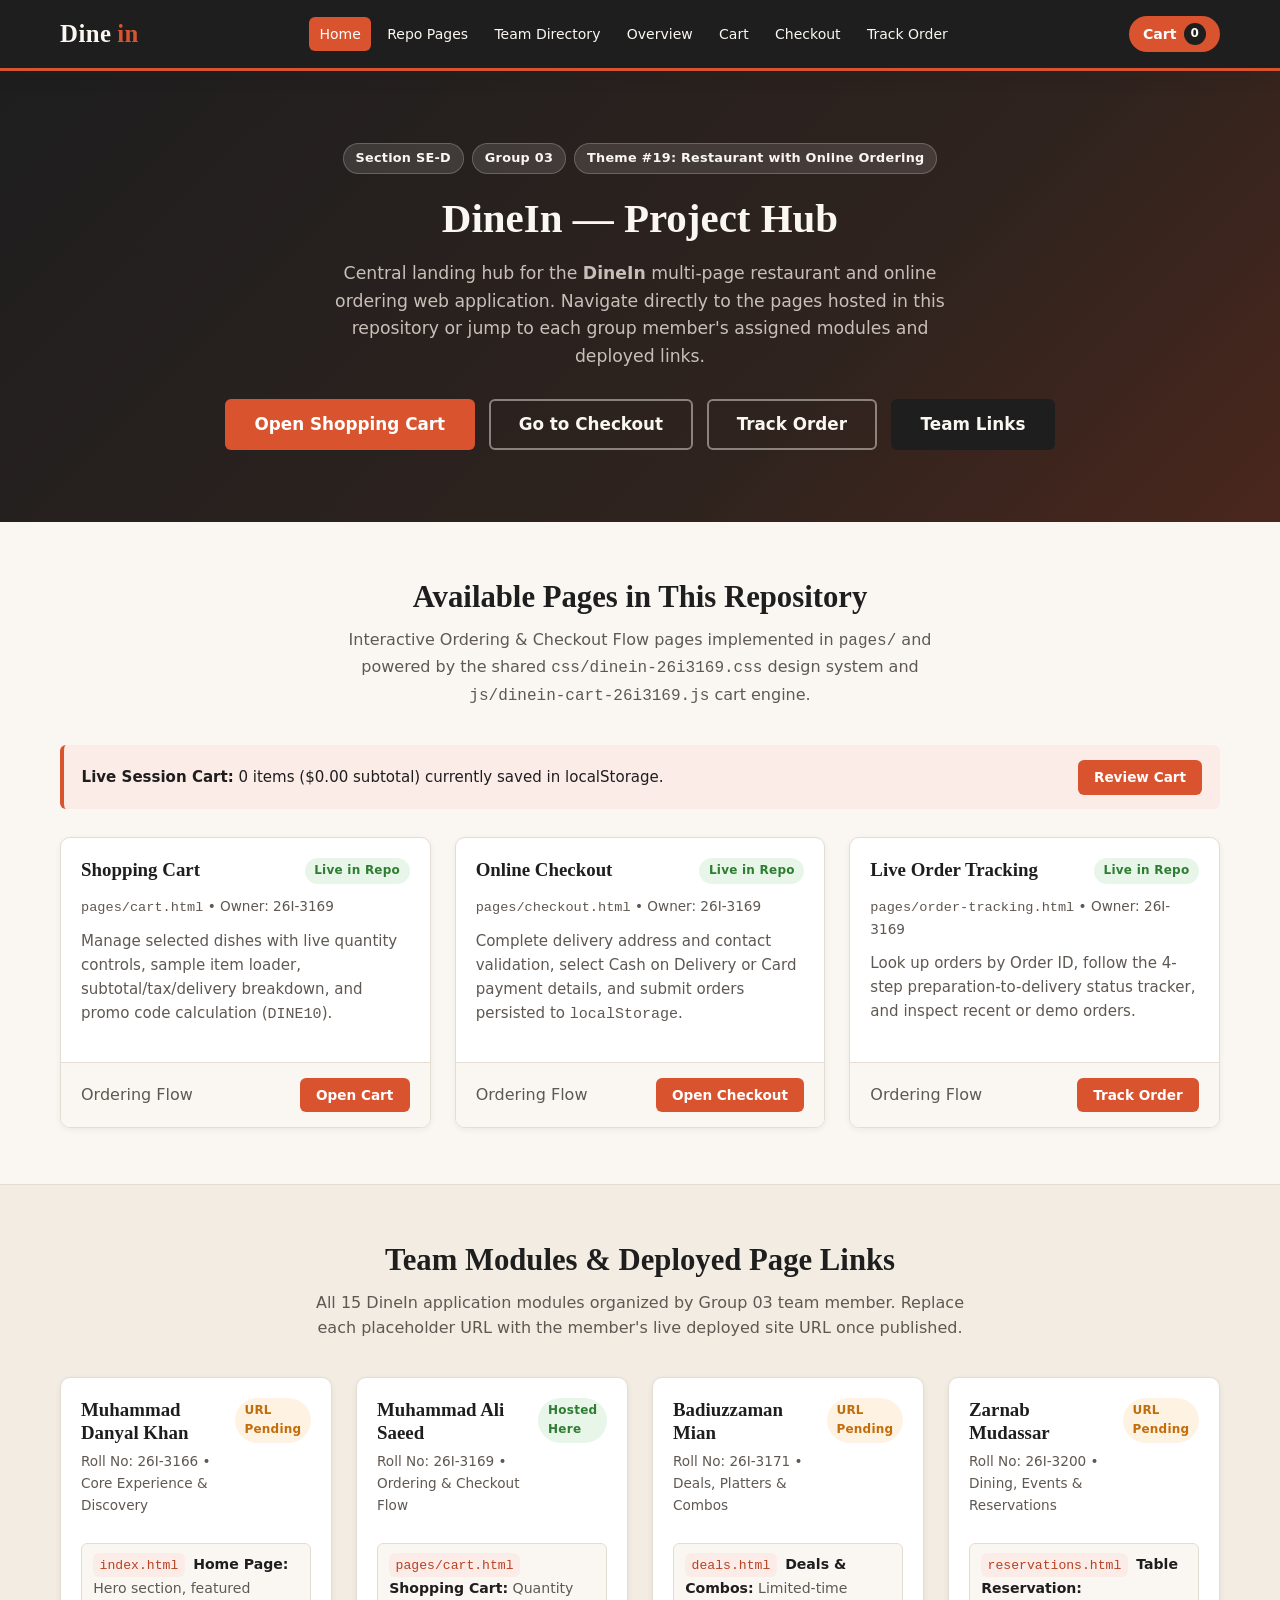
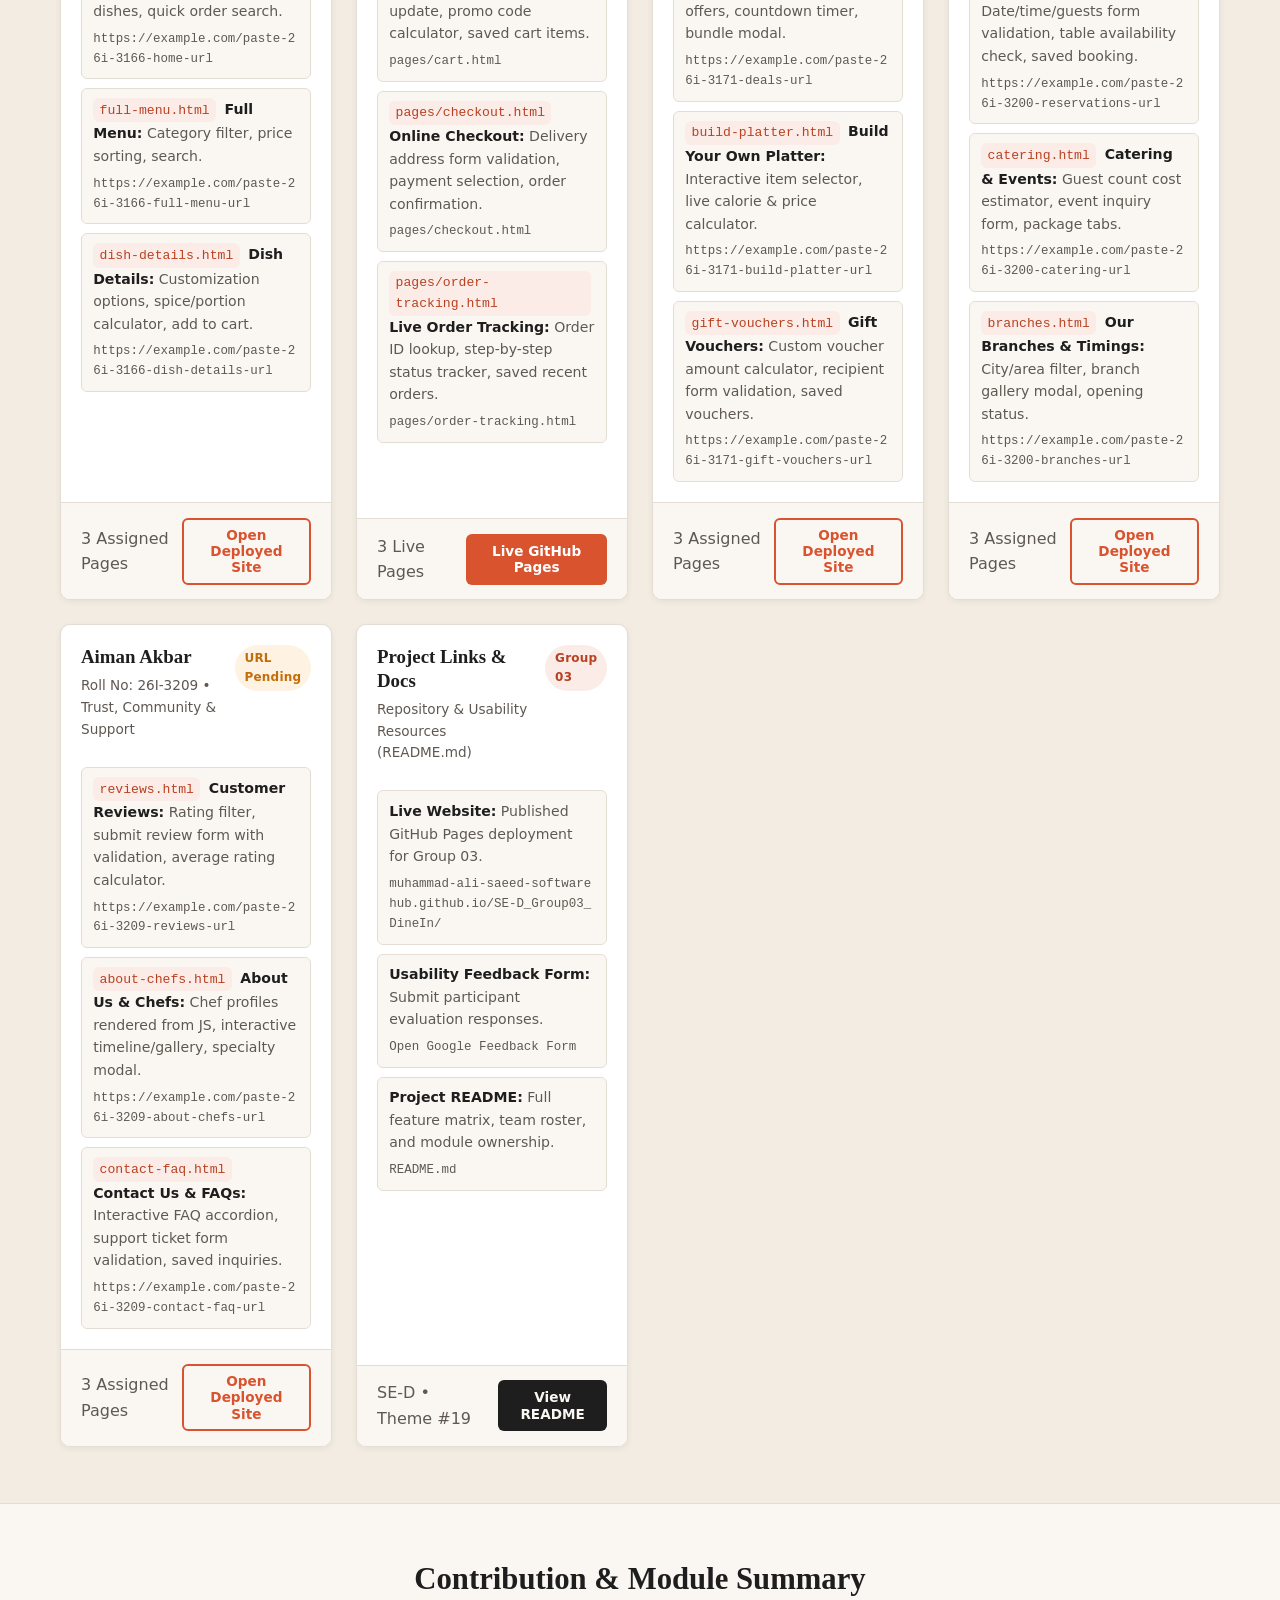
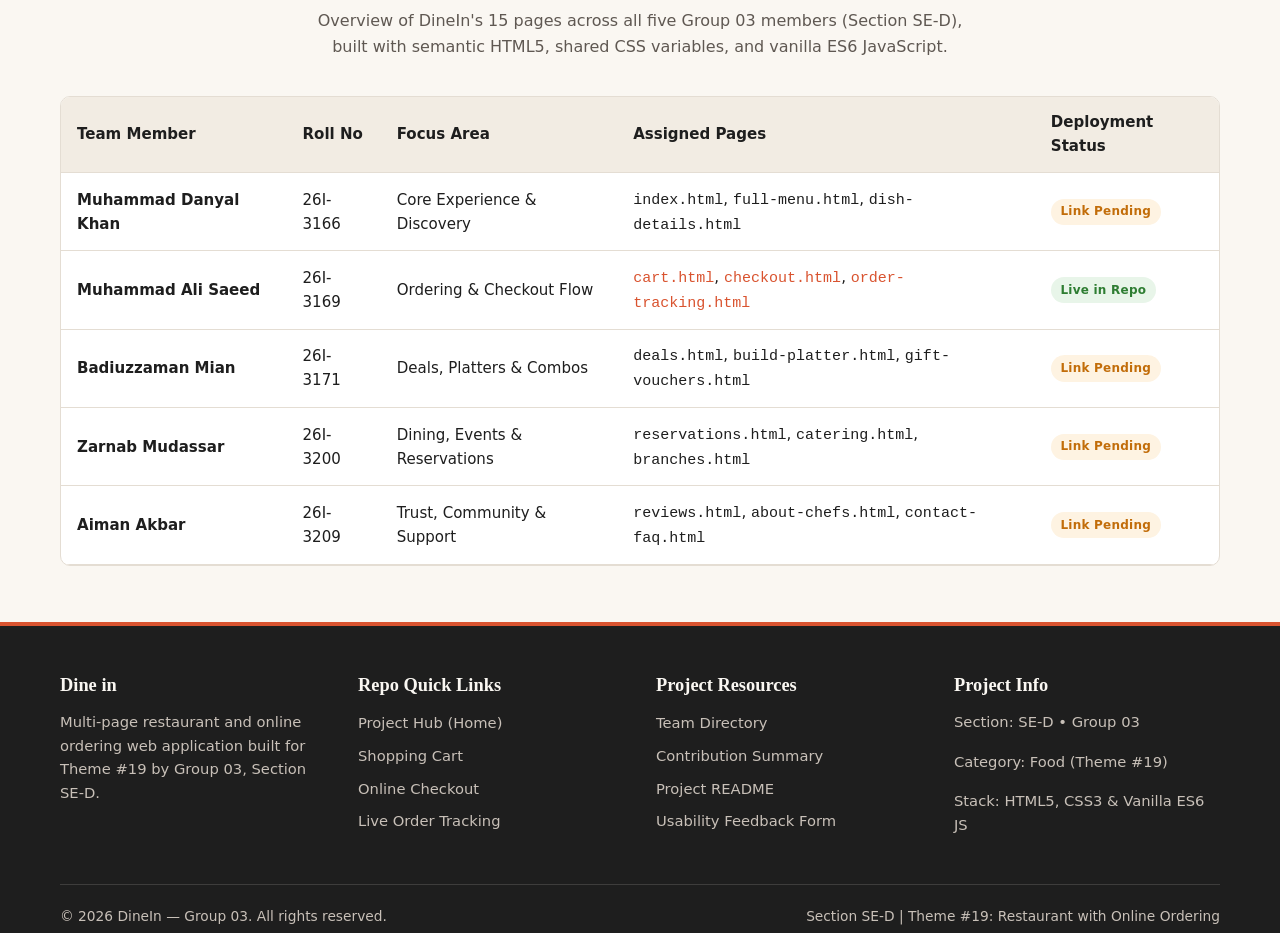
==== hub-26i3169.html @ ba6e4b4d "Rename hub index to hub-26i3169.html and update asset links & log" ====
<!-- Section: SE-D -->
<!-- Root Project Hub: DineIn (SE-D Group 03) -->
<!DOCTYPE html>
<html lang="en">
<head>
  <meta charset="UTF-8">
  <meta name="viewport" content="width=device-width, initial-scale=1.0">
  <title>DineIn | Project Hub — SE-D Group 03</title>
  <link rel="stylesheet" href="css/dinein-26i3169.css">
  <style>
    .hero-badges {
      display: flex;
      justify-content: center;
      flex-wrap: wrap;
      gap: 0.5rem;
      margin-bottom: 1.15rem;
    }

    .hero-badge {
      display: inline-block;
      padding: 0.28rem 0.75rem;
      border-radius: var(--radius-pill);
      background-color: rgba(250, 247, 242, 0.12);
      border: 1px solid rgba(250, 247, 242, 0.22);
      color: var(--color-cream);
      font-size: 0.8rem;
      font-weight: 600;
      letter-spacing: 0.02em;
    }

    .hero-actions {
      display: flex;
      justify-content: center;
      flex-wrap: wrap;
      gap: 0.85rem;
    }

    .hero .btn-outline {
      color: var(--color-cream);
      border-color: rgba(250, 247, 242, 0.45);
    }

    .hero .btn-outline:hover:not(:disabled) {
      background-color: var(--color-terracotta);
      border-color: var(--color-terracotta);
      color: #FFFFFF;
    }

    .section-alt {
      background-color: var(--color-surface-alt);
      border-top: 1px solid var(--color-border);
      border-bottom: 1px solid var(--color-border);
    }

    .module-list {
      margin: 0.5rem 0 0;
      padding: 0;
      display: flex;
      flex-direction: column;
      gap: 0.55rem;
    }

    .module-list li {
      padding: 0.55rem 0.7rem;
      background-color: var(--color-cream);
      border: 1px solid var(--color-border);
      border-radius: var(--radius-sm);
      font-size: 0.88rem;
      color: var(--color-text-muted);
    }

    .module-list strong {
      color: var(--color-charcoal);
    }

    .module-file {
      display: inline-block;
      font-family: Consolas, 'Courier New', monospace;
      font-size: 0.82rem;
      color: var(--color-terracotta-dark);
      background-color: var(--color-terracotta-soft);
      padding: 0.1rem 0.4rem;
      border-radius: var(--radius-sm);
      margin-right: 0.25rem;
    }

    .placeholder-url {
      display: block;
      margin-top: 0.45rem;
      font-family: Consolas, 'Courier New', monospace;
      font-size: 0.78rem;
      color: var(--color-text-muted);
      word-break: break-all;
    }

    .card-header-row {
      display: flex;
      align-items: flex-start;
      justify-content: space-between;
      gap: 0.65rem;
      margin-bottom: 0.5rem;
    }

    .cart-status-bar {
      display: flex;
      align-items: center;
      justify-content: space-between;
      flex-wrap: wrap;
      gap: 1rem;
      margin-bottom: 1.75rem;
    }
  </style>
</head>
<body>
  <!-- Shared Header Navbar -->
  <header class="navbar">
    <div class="container navbar-container">
      <a href="hub-26i3169.html" class="navbar-brand">Dine <span>in</span></a>

      <button class="navbar-toggle" type="button" aria-label="Toggle navigation" aria-expanded="false">
        <span class="hamburger"></span>
      </button>

      <nav class="navbar-menu" aria-label="Main navigation">
        <ul class="navbar-links">
          <li><a href="hub-26i3169.html" class="nav-link active">Home</a></li>
          <li><a href="#repo-pages" class="nav-link">Repo Pages</a></li>
          <li><a href="#team-modules" class="nav-link">Team Directory</a></li>
          <li><a href="#project-overview" class="nav-link">Overview</a></li>
          <li><a href="pages/cart.html" class="nav-link">Cart</a></li>
          <li><a href="pages/checkout.html" class="nav-link">Checkout</a></li>
          <li><a href="pages/order-tracking.html" class="nav-link">Track Order</a></li>
        </ul>

        <div class="navbar-actions">
          <a href="pages/cart.html" class="cart-link">
            Cart <span class="cart-badge" data-cart-badge>0</span>
          </a>
        </div>
      </nav>
    </div>
  </header>

  <main>
    <!-- Hero / Project Hub Overview -->
    <section class="hero">
      <div class="container">
        <div class="hero-badges">
          <span class="hero-badge">Section SE-D</span>
          <span class="hero-badge">Group 03</span>
          <span class="hero-badge">Theme #19: Restaurant with Online Ordering</span>
        </div>
        <h1>DineIn — Project Hub</h1>
        <p>
          Central landing hub for the <strong>DineIn</strong> multi-page restaurant and online
          ordering web application. Navigate directly to the pages hosted in this repository or jump
          to each group member's assigned modules and deployed links.
        </p>
        <div class="hero-actions">
          <a href="pages/cart.html" class="btn btn-primary btn-lg">Open Shopping Cart</a>
          <a href="pages/checkout.html" class="btn btn-outline btn-lg">Go to Checkout</a>
          <a href="pages/order-tracking.html" class="btn btn-outline btn-lg">Track Order</a>
          <a href="#team-modules" class="btn btn-secondary btn-lg">Team Links</a>
        </div>
      </div>
    </section>

    <!-- Quick Links to Pages Already Hosted in This Repository -->
    <section id="repo-pages" class="section">
      <div class="container">
        <div class="section-header">
          <h2>Available Pages in This Repository</h2>
          <p>
            Interactive Ordering &amp; Checkout Flow pages implemented in <code>pages/</code> and
            powered by the shared <code>css/dinein-26i3169.css</code> design system and <code>js/dinein-cart-26i3169.js</code> cart engine.
          </p>
        </div>

        <div class="alert cart-status-bar" role="status" aria-live="polite">
          <div>
            <strong>Live Session Cart:</strong>
            <span id="hub-cart-summary">0 items ($0.00 subtotal) currently saved in localStorage.</span>
          </div>
          <a href="pages/cart.html" class="btn btn-primary btn-sm">Review Cart</a>
        </div>

        <div class="grid grid-3">
          <article class="card">
            <div class="card-body">
              <div class="card-header-row">
                <h3 class="card-title">Shopping Cart</h3>
                <span class="badge badge-success">Live in Repo</span>
              </div>
              <p class="card-subtitle"><code>pages/cart.html</code> &bull; Owner: 26I-3169</p>
              <p class="card-text">
                Manage selected dishes with live quantity controls, sample item loader, subtotal/tax/delivery
                breakdown, and promo code calculation (<code>DINE10</code>).
              </p>
            </div>
            <div class="card-footer">
              <span class="text-muted">Ordering Flow</span>
              <a href="pages/cart.html" class="btn btn-primary btn-sm">Open Cart</a>
            </div>
          </article>

          <article class="card">
            <div class="card-body">
              <div class="card-header-row">
                <h3 class="card-title">Online Checkout</h3>
                <span class="badge badge-success">Live in Repo</span>
              </div>
              <p class="card-subtitle"><code>pages/checkout.html</code> &bull; Owner: 26I-3169</p>
              <p class="card-text">
                Complete delivery address and contact validation, select Cash on Delivery or Card payment
                details, and submit orders persisted to <code>localStorage</code>.
              </p>
            </div>
            <div class="card-footer">
              <span class="text-muted">Ordering Flow</span>
              <a href="pages/checkout.html" class="btn btn-primary btn-sm">Open Checkout</a>
            </div>
          </article>

          <article class="card">
            <div class="card-body">
              <div class="card-header-row">
                <h3 class="card-title">Live Order Tracking</h3>
                <span class="badge badge-success">Live in Repo</span>
              </div>
              <p class="card-subtitle"><code>pages/order-tracking.html</code> &bull; Owner: 26I-3169</p>
              <p class="card-text">
                Look up orders by Order ID, follow the 4-step preparation-to-delivery status tracker, and
                inspect recent or demo orders.
              </p>
            </div>
            <div class="card-footer">
              <span class="text-muted">Ordering Flow</span>
              <a href="pages/order-tracking.html" class="btn btn-primary btn-sm">Track Order</a>
            </div>
          </article>
        </div>
      </div>
    </section>

    <!-- Group Members' Assigned & Deployed Pages Directory -->
    <section id="team-modules" class="section section-alt">
      <div class="container">
        <div class="section-header">
          <h2>Team Modules &amp; Deployed Page Links</h2>
          <p>
            All 15 DineIn application modules organized by Group 03 team member. Replace each placeholder
            URL with the member's live deployed site URL once published.
          </p>
        </div>

        <div class="grid grid-3">
          <!-- Member 1: Muhammad Danyal Khan (26I-3166) -->
          <!-- PASTE LIVE URL: Replace the placeholder href values below with Muhammad Danyal Khan (26I-3166)'s deployed base/page URLs -->
          <article class="card">
            <div class="card-body">
              <div class="card-header-row">
                <div>
                  <h3 class="card-title">Muhammad Danyal Khan</h3>
                  <p class="card-subtitle">Roll No: 26I-3166 &bull; Core Experience &amp; Discovery</p>
                </div>
                <span class="badge badge-warning">URL Pending</span>
              </div>
              <ul class="module-list">
                <li>
                  <span class="module-file">index.html</span>
                  <strong>Home Page:</strong> Hero section, featured dishes, quick order search.
                  <!-- PASTE LIVE URL (26I-3166 - Home): Replace href with live URL -->
                  <a class="placeholder-url" href="https://example.com/paste-26i-3166-home-url" target="_blank" rel="noopener noreferrer">
                    https://example.com/paste-26i-3166-home-url
                  </a>
                </li>
                <li>
                  <span class="module-file">full-menu.html</span>
                  <strong>Full Menu:</strong> Category filter, price sorting, search.
                  <!-- PASTE LIVE URL (26I-3166 - Full Menu): Replace href with live URL -->
                  <a class="placeholder-url" href="https://example.com/paste-26i-3166-full-menu-url" target="_blank" rel="noopener noreferrer">
                    https://example.com/paste-26i-3166-full-menu-url
                  </a>
                </li>
                <li>
                  <span class="module-file">dish-details.html</span>
                  <strong>Dish Details:</strong> Customization options, spice/portion calculator, add to cart.
                  <!-- PASTE LIVE URL (26I-3166 - Dish Details): Replace href with live URL -->
                  <a class="placeholder-url" href="https://example.com/paste-26i-3166-dish-details-url" target="_blank" rel="noopener noreferrer">
                    https://example.com/paste-26i-3166-dish-details-url
                  </a>
                </li>
              </ul>
            </div>
            <div class="card-footer">
              <span class="text-muted">3 Assigned Pages</span>
              <!-- PASTE LIVE URL (26I-3166 - Module Hub): Replace href with Danyal's deployed site root URL -->
              <a href="https://example.com/paste-26i-3166-live-url" target="_blank" rel="noopener noreferrer" class="btn btn-outline btn-sm">
                Open Deployed Site
              </a>
            </div>
          </article>

          <!-- Member 2: Muhammad Ali Saeed (26I-3169) -->
          <!-- LIVE PAGES IN REPO: Linked directly to pages/cart.html, pages/checkout.html, and pages/order-tracking.html -->
          <article class="card">
            <div class="card-body">
              <div class="card-header-row">
                <div>
                  <h3 class="card-title">Muhammad Ali Saeed</h3>
                  <p class="card-subtitle">Roll No: 26I-3169 &bull; Ordering &amp; Checkout Flow</p>
                </div>
                <span class="badge badge-success">Hosted Here</span>
              </div>
              <ul class="module-list">
                <li>
                  <span class="module-file">pages/cart.html</span>
                  <strong>Shopping Cart:</strong> Quantity update, promo code calculator, saved cart items.
                  <a class="placeholder-url" href="pages/cart.html">pages/cart.html</a>
                </li>
                <li>
                  <span class="module-file">pages/checkout.html</span>
                  <strong>Online Checkout:</strong> Delivery address form validation, payment selection, order confirmation.
                  <a class="placeholder-url" href="pages/checkout.html">pages/checkout.html</a>
                </li>
                <li>
                  <span class="module-file">pages/order-tracking.html</span>
                  <strong>Live Order Tracking:</strong> Order ID lookup, step-by-step status tracker, saved recent orders.
                  <a class="placeholder-url" href="pages/order-tracking.html">pages/order-tracking.html</a>
                </li>
              </ul>
            </div>
            <div class="card-footer">
              <span class="text-muted">3 Live Pages</span>
              <!-- OPTIONAL EXTERNAL URL (26I-3169): Currently points to live GitHub Pages deployment -->
              <a href="https://muhammad-ali-saeed-softwarehub.github.io/SE-D_Group03_DineIn/" target="_blank" rel="noopener noreferrer" class="btn btn-primary btn-sm">
                Live GitHub Pages
              </a>
            </div>
          </article>

          <!-- Member 3: Badiuzzaman Mian (26I-3171) -->
          <!-- PASTE LIVE URL: Replace the placeholder href values below with Badiuzzaman Mian (26I-3171)'s deployed base/page URLs -->
          <article class="card">
            <div class="card-body">
              <div class="card-header-row">
                <div>
                  <h3 class="card-title">Badiuzzaman Mian</h3>
                  <p class="card-subtitle">Roll No: 26I-3171 &bull; Deals, Platters &amp; Combos</p>
                </div>
                <span class="badge badge-warning">URL Pending</span>
              </div>
              <ul class="module-list">
                <li>
                  <span class="module-file">deals.html</span>
                  <strong>Deals &amp; Combos:</strong> Limited-time offers, countdown timer, bundle modal.
                  <!-- PASTE LIVE URL (26I-3171 - Deals): Replace href with live URL -->
                  <a class="placeholder-url" href="https://example.com/paste-26i-3171-deals-url" target="_blank" rel="noopener noreferrer">
                    https://example.com/paste-26i-3171-deals-url
                  </a>
                </li>
                <li>
                  <span class="module-file">build-platter.html</span>
                  <strong>Build Your Own Platter:</strong> Interactive item selector, live calorie &amp; price calculator.
                  <!-- PASTE LIVE URL (26I-3171 - Build Platter): Replace href with live URL -->
                  <a class="placeholder-url" href="https://example.com/paste-26i-3171-build-platter-url" target="_blank" rel="noopener noreferrer">
                    https://example.com/paste-26i-3171-build-platter-url
                  </a>
                </li>
                <li>
                  <span class="module-file">gift-vouchers.html</span>
                  <strong>Gift Vouchers:</strong> Custom voucher amount calculator, recipient form validation, saved vouchers.
                  <!-- PASTE LIVE URL (26I-3171 - Gift Vouchers): Replace href with live URL -->
                  <a class="placeholder-url" href="https://example.com/paste-26i-3171-gift-vouchers-url" target="_blank" rel="noopener noreferrer">
                    https://example.com/paste-26i-3171-gift-vouchers-url
                  </a>
                </li>
              </ul>
            </div>
            <div class="card-footer">
              <span class="text-muted">3 Assigned Pages</span>
              <!-- PASTE LIVE URL (26I-3171 - Module Hub): Replace href with Badiuzzaman's deployed site root URL -->
              <a href="https://example.com/paste-26i-3171-live-url" target="_blank" rel="noopener noreferrer" class="btn btn-outline btn-sm">
                Open Deployed Site
              </a>
            </div>
          </article>

          <!-- Member 4: Zarnab Mudassar (26I-3200) -->
          <!-- PASTE LIVE URL: Replace the placeholder href values below with Zarnab Mudassar (26I-3200)'s deployed base/page URLs -->
          <article class="card">
            <div class="card-body">
              <div class="card-header-row">
                <div>
                  <h3 class="card-title">Zarnab Mudassar</h3>
                  <p class="card-subtitle">Roll No: 26I-3200 &bull; Dining, Events &amp; Reservations</p>
                </div>
                <span class="badge badge-warning">URL Pending</span>
              </div>
              <ul class="module-list">
                <li>
                  <span class="module-file">reservations.html</span>
                  <strong>Table Reservation:</strong> Date/time/guests form validation, table availability check, saved booking.
                  <!-- PASTE LIVE URL (26I-3200 - Reservations): Replace href with live URL -->
                  <a class="placeholder-url" href="https://example.com/paste-26i-3200-reservations-url" target="_blank" rel="noopener noreferrer">
                    https://example.com/paste-26i-3200-reservations-url
                  </a>
                </li>
                <li>
                  <span class="module-file">catering.html</span>
                  <strong>Catering &amp; Events:</strong> Guest count cost estimator, event inquiry form, package tabs.
                  <!-- PASTE LIVE URL (26I-3200 - Catering): Replace href with live URL -->
                  <a class="placeholder-url" href="https://example.com/paste-26i-3200-catering-url" target="_blank" rel="noopener noreferrer">
                    https://example.com/paste-26i-3200-catering-url
                  </a>
                </li>
                <li>
                  <span class="module-file">branches.html</span>
                  <strong>Our Branches &amp; Timings:</strong> City/area filter, branch gallery modal, opening status.
                  <!-- PASTE LIVE URL (26I-3200 - Branches): Replace href with live URL -->
                  <a class="placeholder-url" href="https://example.com/paste-26i-3200-branches-url" target="_blank" rel="noopener noreferrer">
                    https://example.com/paste-26i-3200-branches-url
                  </a>
                </li>
              </ul>
            </div>
            <div class="card-footer">
              <span class="text-muted">3 Assigned Pages</span>
              <!-- PASTE LIVE URL (26I-3200 - Module Hub): Replace href with Zarnab's deployed site root URL -->
              <a href="https://example.com/paste-26i-3200-live-url" target="_blank" rel="noopener noreferrer" class="btn btn-outline btn-sm">
                Open Deployed Site
              </a>
            </div>
          </article>

          <!-- Member 5: Aiman Akbar (26I-3209) -->
          <!-- PASTE LIVE URL: Replace the placeholder href values below with Aiman Akbar (26I-3209)'s deployed base/page URLs -->
          <article class="card">
            <div class="card-body">
              <div class="card-header-row">
                <div>
                  <h3 class="card-title">Aiman Akbar</h3>
                  <p class="card-subtitle">Roll No: 26I-3209 &bull; Trust, Community &amp; Support</p>
                </div>
                <span class="badge badge-warning">URL Pending</span>
              </div>
              <ul class="module-list">
                <li>
                  <span class="module-file">reviews.html</span>
                  <strong>Customer Reviews:</strong> Rating filter, submit review form with validation, average rating calculator.
                  <!-- PASTE LIVE URL (26I-3209 - Reviews): Replace href with live URL -->
                  <a class="placeholder-url" href="https://example.com/paste-26i-3209-reviews-url" target="_blank" rel="noopener noreferrer">
                    https://example.com/paste-26i-3209-reviews-url
                  </a>
                </li>
                <li>
                  <span class="module-file">about-chefs.html</span>
                  <strong>About Us &amp; Chefs:</strong> Chef profiles rendered from JS, interactive timeline/gallery, specialty modal.
                  <!-- PASTE LIVE URL (26I-3209 - About & Chefs): Replace href with live URL -->
                  <a class="placeholder-url" href="https://example.com/paste-26i-3209-about-chefs-url" target="_blank" rel="noopener noreferrer">
                    https://example.com/paste-26i-3209-about-chefs-url
                  </a>
                </li>
                <li>
                  <span class="module-file">contact-faq.html</span>
                  <strong>Contact Us &amp; FAQs:</strong> Interactive FAQ accordion, support ticket form validation, saved inquiries.
                  <!-- PASTE LIVE URL (26I-3209 - Contact & FAQs): Replace href with live URL -->
                  <a class="placeholder-url" href="https://example.com/paste-26i-3209-contact-faq-url" target="_blank" rel="noopener noreferrer">
                    https://example.com/paste-26i-3209-contact-faq-url
                  </a>
                </li>
              </ul>
            </div>
            <div class="card-footer">
              <span class="text-muted">3 Assigned Pages</span>
              <!-- PASTE LIVE URL (26I-3209 - Module Hub): Replace href with Aiman's deployed site root URL -->
              <a href="https://example.com/paste-26i-3209-live-url" target="_blank" rel="noopener noreferrer" class="btn btn-outline btn-sm">
                Open Deployed Site
              </a>
            </div>
          </article>

          <!-- Project Documentation & Usability Feedback Card (from README.md) -->
          <article class="card">
            <div class="card-body">
              <div class="card-header-row">
                <div>
                  <h3 class="card-title">Project Links &amp; Docs</h3>
                  <p class="card-subtitle">Repository &amp; Usability Resources (README.md)</p>
                </div>
                <span class="badge badge-primary">Group 03</span>
              </div>
              <ul class="module-list">
                <li>
                  <strong>Live Website:</strong> Published GitHub Pages deployment for Group 03.
                  <a class="placeholder-url" href="https://muhammad-ali-saeed-softwarehub.github.io/SE-D_Group03_DineIn/" target="_blank" rel="noopener noreferrer">
                    muhammad-ali-saeed-softwarehub.github.io/SE-D_Group03_DineIn/
                  </a>
                </li>
                <li>
                  <strong>Usability Feedback Form:</strong> Submit participant evaluation responses.
                  <a class="placeholder-url" href="https://docs.google.com/forms/d/e/1FAIpQLSe24w8w8YXxBack52xmOUAOzrTbk5FKXKqHJ6JFFHZ66pQhYA/viewform?usp=sharing&ouid=117568575186808131902" target="_blank" rel="noopener noreferrer">
                    Open Google Feedback Form
                  </a>
                </li>
                <li>
                  <strong>Project README:</strong> Full feature matrix, team roster, and module ownership.
                  <a class="placeholder-url" href="README.md">README.md</a>
                </li>
              </ul>
            </div>
            <div class="card-footer">
              <span class="text-muted">SE-D &bull; Theme #19</span>
              <a href="README.md" class="btn btn-secondary btn-sm">View README</a>
            </div>
          </article>
        </div>
      </div>
    </section>

    <!-- Project Overview & Contribution Summary Table (from README.md) -->
    <section id="project-overview" class="section">
      <div class="container">
        <div class="section-header">
          <h2>Contribution &amp; Module Summary</h2>
          <p>
            Overview of DineIn's 15 pages across all five Group 03 members (Section SE-D), built with
            semantic HTML5, shared CSS variables, and vanilla ES6 JavaScript.
          </p>
        </div>

        <div class="table-wrapper">
          <table class="table">
            <thead>
              <tr>
                <th>Team Member</th>
                <th>Roll No</th>
                <th>Focus Area</th>
                <th>Assigned Pages</th>
                <th>Deployment Status</th>
              </tr>
            </thead>
            <tbody>
              <tr>
                <td><strong>Muhammad Danyal Khan</strong></td>
                <td>26I-3166</td>
                <td>Core Experience &amp; Discovery</td>
                <td><code>index.html</code>, <code>full-menu.html</code>, <code>dish-details.html</code></td>
                <td><span class="badge badge-warning">Link Pending</span></td>
              </tr>
              <tr>
                <td><strong>Muhammad Ali Saeed</strong></td>
                <td>26I-3169</td>
                <td>Ordering &amp; Checkout Flow</td>
                <td>
                  <a href="pages/cart.html"><code>cart.html</code></a>,
                  <a href="pages/checkout.html"><code>checkout.html</code></a>,
                  <a href="pages/order-tracking.html"><code>order-tracking.html</code></a>
                </td>
                <td><span class="badge badge-success">Live in Repo</span></td>
              </tr>
              <tr>
                <td><strong>Badiuzzaman Mian</strong></td>
                <td>26I-3171</td>
                <td>Deals, Platters &amp; Combos</td>
                <td><code>deals.html</code>, <code>build-platter.html</code>, <code>gift-vouchers.html</code></td>
                <td><span class="badge badge-warning">Link Pending</span></td>
              </tr>
              <tr>
                <td><strong>Zarnab Mudassar</strong></td>
                <td>26I-3200</td>
                <td>Dining, Events &amp; Reservations</td>
                <td><code>reservations.html</code>, <code>catering.html</code>, <code>branches.html</code></td>
                <td><span class="badge badge-warning">Link Pending</span></td>
              </tr>
              <tr>
                <td><strong>Aiman Akbar</strong></td>
                <td>26I-3209</td>
                <td>Trust, Community &amp; Support</td>
                <td><code>reviews.html</code>, <code>about-chefs.html</code>, <code>contact-faq.html</code></td>
                <td><span class="badge badge-warning">Link Pending</span></td>
              </tr>
            </tbody>
          </table>
        </div>
      </div>
    </section>
  </main>

  <!-- Shared Footer -->
  <footer class="footer">
    <div class="container">
      <div class="footer-grid">
        <div>
          <h3 class="footer-title">Dine in</h3>
          <p>
            Multi-page restaurant and online ordering web application built for Theme #19 by Group 03,
            Section SE-D.
          </p>
        </div>

        <div>
          <h4 class="footer-title">Repo Quick Links</h4>
          <ul class="footer-links">
            <li><a href="hub-26i3169.html">Project Hub (Home)</a></li>
            <li><a href="pages/cart.html">Shopping Cart</a></li>
            <li><a href="pages/checkout.html">Online Checkout</a></li>
            <li><a href="pages/order-tracking.html">Live Order Tracking</a></li>
          </ul>
        </div>

        <div>
          <h4 class="footer-title">Project Resources</h4>
          <ul class="footer-links">
            <li><a href="#team-modules">Team Directory</a></li>
            <li><a href="#project-overview">Contribution Summary</a></li>
            <li><a href="README.md">Project README</a></li>
            <li>
              <a href="https://docs.google.com/forms/d/e/1FAIpQLSe24w8w8YXxBack52xmOUAOzrTbk5FKXKqHJ6JFFHZ66pQhYA/viewform?usp=sharing&ouid=117568575186808131902" target="_blank" rel="noopener noreferrer">
                Usability Feedback Form
              </a>
            </li>
          </ul>
        </div>

        <div>
          <h4 class="footer-title">Project Info</h4>
          <p>Section: SE-D &bull; Group 03</p>
          <p>Category: Food (Theme #19)</p>
          <p>Stack: HTML5, CSS3 &amp; Vanilla ES6 JS</p>
        </div>
      </div>

      <div class="footer-bottom">
        <span>&copy; 2026 DineIn — Group 03. All rights reserved.</span>
        <span>Section SE-D | Theme #19: Restaurant with Online Ordering</span>
      </div>
    </div>
  </footer>

  <script src="js/dinein-cart-26i3169.js"></script>
  <script>
    (function () {
      'use strict';

      function syncHubCartSummary() {
        const summaryEl = document.getElementById('hub-cart-summary');
        if (!summaryEl || !window.DineInCart) return;

        const totals = window.DineInCart.calculateTotals();
        const itemLabel = totals.itemCount === 1 ? 'item' : 'items';
        const formattedSubtotal = window.DineInCart.formatCurrency(totals.subtotal);
        summaryEl.textContent = `${totals.itemCount} ${itemLabel} (${formattedSubtotal} subtotal) currently saved in localStorage.`;
      }

      document.addEventListener('DOMContentLoaded', syncHubCartSummary);
      window.addEventListener('storage', syncHubCartSummary);
    })();
  </script>
</body>
</html>
---- css/dinein-26i3169.css ----
/*
Name: Muhammad Ali Saeed 
Roll no: i263169
Section: SE-D
*/
/* 
   ==========================================================================
   Dine in — Shared Design System & Stylesheet
   Group 03 | Section SE-D
   Vanilla CSS3 | Warm Restaurant Theme
   ========================================================================== 
*/

/* 1. Design Tokens
   -------------------------------------------------------------------------- */
:root {
  /* Brand Palette */
  --color-charcoal: #1E1E1E;
  --color-charcoal-light: #2C2C2C;
  --color-terracotta: #D9532F;
  --color-terracotta-dark: #B94121;
  --color-terracotta-soft: #FBECE8;
  --color-cream: #FAF7F2;

  /* Surfaces & Neutrals */
  --color-surface: #FFFFFF;
  --color-surface-alt: #F2ECE3;
  --color-border: #E4DDD3;
  --color-text: #1E1E1E;
  --color-text-muted: #5F5852;
  --color-text-on-dark: #FAF7F2;
  --color-text-muted-dark: #C8C0B8;

  /* Status Colors */
  --color-success: #2E7D32;
  --color-success-soft: #E8F5E9;
  --color-warning: #C26D0A;
  --color-warning-soft: #FEF3E2;
  --color-danger: #C62828;
  --color-danger-soft: #FDECEA;

  /* Typography */
  --font-sans: 'Segoe UI', system-ui, -apple-system, BlinkMacSystemFont, Roboto, sans-serif;
  --font-heading: Georgia, 'Times New Roman', serif;

  /* Layout & Spacing */
  --container-max: 1200px;
  --radius-sm: 6px;
  --radius-md: 10px;
  --radius-lg: 16px;
  --radius-pill: 999px;

  /* Shadows & Transitions */
  --shadow-sm: 0 2px 6px rgba(30, 30, 30, 0.06);
  --shadow-md: 0 6px 18px rgba(30, 30, 30, 0.09);
  --shadow-lg: 0 12px 28px rgba(30, 30, 30, 0.14);
  --transition: 0.2s ease;
}

/* 2. Base Reset & Typography
   -------------------------------------------------------------------------- */
*,
*::before,
*::after {
  box-sizing: border-box;
  margin: 0;
  padding: 0;
}

html {
  scroll-behavior: smooth;
  font-size: 16px;
}

body {
  font-family: var(--font-sans);
  background-color: var(--color-cream);
  color: var(--color-text);
  line-height: 1.6;
  min-height: 100vh;
  display: flex;
  flex-direction: column;
  -webkit-font-smoothing: antialiased;
}

main {
  flex: 1;
}

img {
  max-width: 100%;
  display: block;
}

a {
  color: var(--color-terracotta);
  text-decoration: none;
  transition: color var(--transition);
}

a:hover {
  color: var(--color-terracotta-dark);
}

h1, h2, h3, h4, h5, h6 {
  font-family: var(--font-heading);
  color: var(--color-charcoal);
  line-height: 1.25;
  margin-bottom: 0.65rem;
}

h1 { font-size: clamp(1.85rem, 3.2vw, 2.75rem); }
h2 { font-size: clamp(1.45rem, 2.4vw, 2rem); }
h3 { font-size: 1.25rem; }
h4 { font-size: 1.05rem; }

p {
  margin-bottom: 1rem;
  color: var(--color-text-muted);
}

ul, ol {
  list-style: none;
}

:focus-visible {
  outline: 2px solid var(--color-terracotta);
  outline-offset: 2px;
}

/* 3. Layout & Utility Classes
   -------------------------------------------------------------------------- */
.container {
  width: 100%;
  max-width: var(--container-max);
  margin: 0 auto;
  padding: 0 1.25rem;
}

.section {
  padding: 3.5rem 0;
}

.section-sm {
  padding: 2rem 0;
}

.section-header {
  text-align: center;
  max-width: 650px;
  margin: 0 auto 2.25rem;
}

.section-header p {
  margin-bottom: 0;
}

.grid {
  display: grid;
  gap: 1.5rem;
}

.grid-2 {
  grid-template-columns: repeat(auto-fit, minmax(280px, 1fr));
}

.grid-3 {
  grid-template-columns: repeat(auto-fit, minmax(260px, 1fr));
}

.grid-4 {
  grid-template-columns: repeat(auto-fit, minmax(220px, 1fr));
}

.flex {
  display: flex;
  gap: 1rem;
}

.flex-between {
  display: flex;
  align-items: center;
  justify-content: space-between;
  gap: 1rem;
  flex-wrap: wrap;
}

.text-center { text-align: center; }
.text-muted { color: var(--color-text-muted); }
.text-accent { color: var(--color-terracotta); }

.mt-1 { margin-top: 0.5rem; }
.mt-2 { margin-top: 1rem; }
.mt-3 { margin-top: 1.5rem; }
.mb-1 { margin-bottom: 0.5rem; }
.mb-2 { margin-bottom: 1rem; }
.mb-3 { margin-bottom: 1.5rem; }

/*
4. Responsive Navbar (Supports all 15 pages inside pages/)
   --------------------------------------------------------------------------
   Recommended HTML structure:
   <header class="navbar">
     <div class="container navbar-container">
       <a href="../hub-26i3169.html" class="navbar-brand">Dine <span>in</span></a>
       <button class="navbar-toggle" aria-label="Toggle navigation" aria-expanded="false">
         <span class="hamburger"></span>
       </button>
       <nav class="navbar-menu" aria-label="Main navigation">
         <ul class="navbar-links">
           <li><a href="pages/..." class="nav-link">Page</a></li>
           <!-- All 15 page links or .nav-dropdown groups -->
         </ul>
         <div class="navbar-actions">
           <a href="pages/cart.html" class="cart-link">
             Cart <span class="cart-badge" data-cart-badge>0</span>
           </a>
         </div>
       </nav>
     </div>
   </header>
   -------------------------------------------------------------------------- 
*/
.navbar {
  background-color: var(--color-charcoal);
  color: var(--color-text-on-dark);
  border-bottom: 3px solid var(--color-terracotta);
  position: sticky;
  top: 0;
  z-index: 1000;
  box-shadow: var(--shadow-md);
}

.navbar-container {
  display: flex;
  align-items: center;
  justify-content: space-between;
  gap: 1rem;
  min-height: 68px;
  padding-top: 0.55rem;
  padding-bottom: 0.55rem;
  flex-wrap: wrap;
}

.navbar-brand {
  font-family: var(--font-heading);
  font-size: 1.55rem;
  font-weight: 700;
  color: var(--color-cream);
  letter-spacing: 0.02em;
  display: inline-flex;
  align-items: center;
  gap: 0.35rem;
  white-space: nowrap;
}

.navbar-brand span {
  color: var(--color-terracotta);
}

.navbar-brand:hover {
  color: var(--color-cream);
}

/* Mobile Toggle Button */
.navbar-toggle {
  display: none;
  background: transparent;
  border: 1px solid rgba(250, 247, 242, 0.28);
  border-radius: var(--radius-sm);
  color: var(--color-cream);
  padding: 0.45rem 0.6rem;
  cursor: pointer;
  align-items: center;
  justify-content: center;
  transition: background-color var(--transition), border-color var(--transition);
}

.navbar-toggle:hover {
  background-color: var(--color-charcoal-light);
  border-color: var(--color-terracotta);
}

.hamburger,
.hamburger::before,
.hamburger::after {
  display: block;
  width: 22px;
  height: 2px;
  background-color: var(--color-cream);
  border-radius: 2px;
  transition: transform var(--transition), opacity var(--transition);
}

.hamburger {
  position: relative;
  margin: 7px 0;
}

.hamburger::before,
.hamburger::after {
  content: "";
  position: absolute;
  left: 0;
}

.hamburger::before { top: -7px; }
.hamburger::after { top: 7px; }

.navbar-toggle.is-active .hamburger {
  background-color: transparent;
}

.navbar-toggle.is-active .hamburger::before {
  transform: translateY(7px) rotate(45deg);
}

.navbar-toggle.is-active .hamburger::after {
  transform: translateY(-7px) rotate(-45deg);
}

/* Navbar Menu & Links */
.navbar-menu {
  display: flex;
  align-items: center;
  justify-content: space-between;
  gap: 1rem;
  flex: 1;
}

.navbar-links {
  display: flex;
  align-items: center;
  flex-wrap: wrap;
  gap: 0.25rem 0.35rem;
  margin: 0 auto;
  justify-content: center;
}

.nav-link {
  display: inline-block;
  color: var(--color-cream);
  font-size: 0.875rem;
  font-weight: 500;
  padding: 0.38rem 0.65rem;
  border-radius: var(--radius-sm);
  white-space: nowrap;
  transition: background-color var(--transition), color var(--transition);
}

.nav-link:hover {
  color: var(--color-cream);
  background-color: var(--color-charcoal-light);
}

.nav-link.active {
  background-color: var(--color-terracotta);
  color: #FFFFFF;
}

/* Optional Dropdown Support (for grouping 15 pages if desired) */
.nav-dropdown {
  position: relative;
}

.nav-dropdown-toggle {
  background: transparent;
  border: none;
  font-family: inherit;
  cursor: pointer;
  display: inline-flex;
  align-items: center;
  gap: 0.3rem;
}

.nav-dropdown-menu {
  display: none;
  position: absolute;
  top: 100%;
  left: 0;
  min-width: 195px;
  background-color: var(--color-charcoal-light);
  border: 1px solid rgba(250, 247, 242, 0.12);
  border-radius: var(--radius-md);
  box-shadow: var(--shadow-lg);
  padding: 0.45rem;
  z-index: 1050;
}

.nav-dropdown:hover .nav-dropdown-menu,
.nav-dropdown.is-open .nav-dropdown-menu {
  display: block;
}

.nav-dropdown-menu .nav-link {
  display: block;
  width: 100%;
  padding: 0.5rem 0.75rem;
}

/* Cart Action Pill in Navbar */
.navbar-actions {
  display: flex;
  align-items: center;
  gap: 0.65rem;
  flex-shrink: 0;
}

.cart-link {
  display: inline-flex;
  align-items: center;
  gap: 0.45rem;
  background-color: var(--color-terracotta);
  color: #FFFFFF;
  font-size: 0.88rem;
  font-weight: 600;
  padding: 0.45rem 0.9rem;
  border-radius: var(--radius-pill);
  white-space: nowrap;
  transition: background-color var(--transition), transform var(--transition);
}

.cart-link:hover {
  background-color: var(--color-terracotta-dark);
  color: #FFFFFF;
  transform: translateY(-1px);
}

.cart-badge {
  display: inline-flex;
  align-items: center;
  justify-content: center;
  min-width: 22px;
  height: 22px;
  padding: 0 6px;
  border-radius: var(--radius-pill);
  background-color: var(--color-charcoal);
  color: var(--color-cream);
  font-size: 0.75rem;
  font-weight: 700;
}

/* 5. Hero Banner
   -------------------------------------------------------------------------- */
.hero {
  background: linear-gradient(135deg, var(--color-charcoal) 0%, #2F231E 65%, #4A271D 100%);
  color: var(--color-cream);
  padding: 4.5rem 0;
  text-align: center;
}

.hero h1 {
  color: var(--color-cream);
  margin-bottom: 1rem;
}

.hero p {
  color: var(--color-text-muted-dark);
  max-width: 620px;
  margin: 0 auto 1.75rem;
  font-size: 1.08rem;
}

/* 6. Buttons
   -------------------------------------------------------------------------- */
.btn {
  display: inline-flex;
  align-items: center;
  justify-content: center;
  gap: 0.45rem;
  font-family: var(--font-sans);
  font-size: 0.95rem;
  font-weight: 600;
  line-height: 1.2;
  padding: 0.7rem 1.35rem;
  border-radius: var(--radius-sm);
  border: 2px solid transparent;
  cursor: pointer;
  text-align: center;
  transition: background-color var(--transition), color var(--transition),
              border-color var(--transition), transform var(--transition);
}

.btn:hover:not(:disabled) {
  transform: translateY(-1px);
}

.btn:active:not(:disabled) {
  transform: translateY(0);
}

.btn:disabled {
  opacity: 0.55;
  cursor: not-allowed;
}

.btn-primary {
  background-color: var(--color-terracotta);
  color: #FFFFFF;
}

.btn-primary:hover:not(:disabled) {
  background-color: var(--color-terracotta-dark);
  color: #FFFFFF;
}

.btn-secondary {
  background-color: var(--color-charcoal);
  color: var(--color-cream);
}

.btn-secondary:hover:not(:disabled) {
  background-color: var(--color-charcoal-light);
  color: var(--color-cream);
}

.btn-outline {
  background-color: transparent;
  border-color: var(--color-terracotta);
  color: var(--color-terracotta);
}

.btn-outline:hover:not(:disabled) {
  background-color: var(--color-terracotta);
  color: #FFFFFF;
}

.btn-ghost {
  background-color: transparent;
  color: var(--color-charcoal);
}

.btn-ghost:hover:not(:disabled) {
  background-color: var(--color-surface-alt);
}

.btn-danger {
  background-color: var(--color-danger);
  color: #FFFFFF;
}

.btn-danger:hover:not(:disabled) {
  background-color: #A51D1D;
  color: #FFFFFF;
}

.btn-sm {
  font-size: 0.85rem;
  padding: 0.45rem 0.9rem;
}

.btn-lg {
  font-size: 1.05rem;
  padding: 0.85rem 1.75rem;
}

.btn-block {
  width: 100%;
}

/* 7. Cards & Badges
   -------------------------------------------------------------------------- */
.card {
  background-color: var(--color-surface);
  border: 1px solid var(--color-border);
  border-radius: var(--radius-md);
  box-shadow: var(--shadow-sm);
  overflow: hidden;
  display: flex;
  flex-direction: column;
  transition: transform var(--transition), box-shadow var(--transition);
}

.card:hover {
  transform: translateY(-3px);
  box-shadow: var(--shadow-md);
}

.card-img {
  width: 100%;
  height: 200px;
  object-fit: cover;
  background-color: var(--color-surface-alt);
}

.card-body {
  padding: 1.25rem;
  flex: 1;
  display: flex;
  flex-direction: column;
}

.card-title {
  font-family: var(--font-heading);
  font-size: 1.18rem;
  color: var(--color-charcoal);
  margin-bottom: 0.4rem;
}

.card-subtitle {
  font-size: 0.85rem;
  color: var(--color-text-muted);
  margin-bottom: 0.65rem;
}

.card-text {
  font-size: 0.94rem;
  color: var(--color-text-muted);
  margin-bottom: 1rem;
  flex: 1;
}

.card-price {
  font-size: 1.15rem;
  font-weight: 700;
  color: var(--color-terracotta);
}

.card-footer {
  padding: 0.9rem 1.25rem;
  background-color: var(--color-cream);
  border-top: 1px solid var(--color-border);
  display: flex;
  align-items: center;
  justify-content: space-between;
  gap: 0.75rem;
}

.badge {
  display: inline-block;
  padding: 0.22rem 0.6rem;
  font-size: 0.75rem;
  font-weight: 600;
  border-radius: var(--radius-pill);
  letter-spacing: 0.02em;
}

.badge-primary {
  background-color: var(--color-terracotta-soft);
  color: var(--color-terracotta-dark);
}

.badge-charcoal {
  background-color: var(--color-charcoal);
  color: var(--color-cream);
}

.badge-success {
  background-color: var(--color-success-soft);
  color: var(--color-success);
}

.badge-warning {
  background-color: var(--color-warning-soft);
  color: var(--color-warning);
}

/* 8. Forms
   -------------------------------------------------------------------------- */
.form-card {
  background-color: var(--color-surface);
  border: 1px solid var(--color-border);
  border-radius: var(--radius-md);
  padding: 1.75rem;
  box-shadow: var(--shadow-sm);
}

.form-group {
  margin-bottom: 1.2rem;
}

.form-row {
  display: grid;
  grid-template-columns: repeat(auto-fit, minmax(210px, 1fr));
  gap: 1rem;
}

.form-label {
  display: block;
  font-size: 0.92rem;
  font-weight: 600;
  color: var(--color-charcoal);
  margin-bottom: 0.4rem;
}

.form-label .required {
  color: var(--color-terracotta);
}

.form-control,
.form-select,
.form-textarea {
  width: 100%;
  font-family: var(--font-sans);
  font-size: 0.96rem;
  color: var(--color-text);
  background-color: var(--color-surface);
  border: 1.5px solid var(--color-border);
  border-radius: var(--radius-sm);
  padding: 0.65rem 0.85rem;
  transition: border-color var(--transition), box-shadow var(--transition);
}

.form-control:focus,
.form-select:focus,
.form-textarea:focus {
  outline: none;
  border-color: var(--color-terracotta);
  box-shadow: 0 0 0 3px rgba(217, 83, 47, 0.16);
}

.form-control::placeholder,
.form-textarea::placeholder {
  color: #9A9188;
}

.form-textarea {
  min-height: 110px;
  resize: vertical;
}

.form-check {
  display: flex;
  align-items: center;
  gap: 0.55rem;
  font-size: 0.94rem;
  cursor: pointer;
}

.form-check input[type="checkbox"],
.form-check input[type="radio"] {
  accent-color: var(--color-terracotta);
  width: 17px;
  height: 17px;
  cursor: pointer;
}

.form-hint {
  display: block;
  font-size: 0.82rem;
  color: var(--color-text-muted);
  margin-top: 0.3rem;
}

.form-error {
  display: block;
  font-size: 0.82rem;
  color: var(--color-danger);
  margin-top: 0.3rem;
}

.is-invalid {
  border-color: var(--color-danger);
}

/* 9. Cart, Summary Box, Tables & Alerts
   -------------------------------------------------------------------------- */
.cart-item {
  display: flex;
  align-items: center;
  justify-content: space-between;
  gap: 1rem;
  padding: 1rem;
  background-color: var(--color-surface);
  border: 1px solid var(--color-border);
  border-radius: var(--radius-md);
  margin-bottom: 0.85rem;
  flex-wrap: wrap;
}

.qty-control {
  display: inline-flex;
  align-items: center;
  border: 1px solid var(--color-border);
  border-radius: var(--radius-sm);
  overflow: hidden;
  background-color: var(--color-cream);
}

.qty-control button {
  background: transparent;
  border: none;
  width: 32px;
  height: 32px;
  font-size: 1rem;
  font-weight: 700;
  color: var(--color-charcoal);
  cursor: pointer;
  transition: background-color var(--transition);
}

.qty-control button:hover {
  background-color: var(--color-surface-alt);
}

.qty-control span {
  min-width: 32px;
  text-align: center;
  font-weight: 600;
  font-size: 0.92rem;
}

.summary-box {
  background-color: var(--color-surface);
  border: 1px solid var(--color-border);
  border-radius: var(--radius-md);
  padding: 1.5rem;
  box-shadow: var(--shadow-sm);
}

.summary-row {
  display: flex;
  justify-content: space-between;
  align-items: center;
  padding: 0.5rem 0;
  font-size: 0.96rem;
  color: var(--color-text-muted);
}

.summary-total {
  border-top: 2px solid var(--color-border);
  margin-top: 0.6rem;
  padding-top: 0.85rem;
  font-size: 1.15rem;
  font-weight: 700;
  color: var(--color-charcoal);
}

.table-wrapper {
  overflow-x: auto;
  background-color: var(--color-surface);
  border: 1px solid var(--color-border);
  border-radius: var(--radius-md);
}

.table {
  width: 100%;
  border-collapse: collapse;
  text-align: left;
  font-size: 0.94rem;
}

.table th,
.table td {
  padding: 0.85rem 1rem;
  border-bottom: 1px solid var(--color-border);
}

.table th {
  background-color: var(--color-surface-alt);
  color: var(--color-charcoal);
  font-weight: 600;
}

.alert {
  padding: 0.9rem 1.1rem;
  border-radius: var(--radius-sm);
  border-left: 4px solid var(--color-terracotta);
  background-color: var(--color-terracotta-soft);
  color: var(--color-charcoal);
  margin-bottom: 1rem;
  font-size: 0.94rem;
}

.alert-success {
  border-left-color: var(--color-success);
  background-color: var(--color-success-soft);
}

.alert-error {
  border-left-color: var(--color-danger);
  background-color: var(--color-danger-soft);
}

/* Toast Notifications (triggered by js/app.js) */
.toast-container {
  position: fixed;
  bottom: 1.25rem;
  right: 1.25rem;
  z-index: 2000;
  display: flex;
  flex-direction: column;
  gap: 0.6rem;
  pointer-events: none;
}

.toast {
  background-color: var(--color-charcoal);
  color: var(--color-cream);
  border-left: 4px solid var(--color-terracotta);
  padding: 0.8rem 1.15rem;
  border-radius: var(--radius-sm);
  box-shadow: var(--shadow-lg);
  font-size: 0.92rem;
  pointer-events: auto;
  animation: toast-in 0.25s ease forwards;
}

@keyframes toast-in {
  from {
    opacity: 0;
    transform: translateY(10px);
  }
  to {
    opacity: 1;
    transform: translateY(0);
  }
}

/* 10. Footer
   -------------------------------------------------------------------------- */
.footer {
  background-color: var(--color-charcoal);
  color: var(--color-text-on-dark);
  border-top: 4px solid var(--color-terracotta);
  padding: 3rem 0 1.5rem;
  margin-top: auto;
}

.footer-grid {
  display: grid;
  grid-template-columns: repeat(auto-fit, minmax(200px, 1fr));
  gap: 2rem;
  margin-bottom: 2rem;
}

.footer-title {
  font-family: var(--font-heading);
  font-size: 1.15rem;
  color: var(--color-cream);
  margin-bottom: 0.85rem;
}

.footer p {
  color: var(--color-text-muted-dark);
  font-size: 0.92rem;
}

.footer-links li {
  margin-bottom: 0.45rem;
}

.footer-links a {
  color: var(--color-text-muted-dark);
  font-size: 0.92rem;
}

.footer-links a:hover {
  color: var(--color-terracotta);
}

.footer-bottom {
  border-top: 1px solid rgba(250, 247, 242, 0.14);
  padding-top: 1.25rem;
  display: flex;
  justify-content: space-between;
  align-items: center;
  flex-wrap: wrap;
  gap: 0.75rem;
  font-size: 0.86rem;
  color: var(--color-text-muted-dark);
}

/* 11. Responsive Breakpoints
   -------------------------------------------------------------------------- */
@media (max-width: 1024px) {
  .navbar-toggle {
    display: inline-flex;
  }

  .navbar-menu {
    display: none;
    flex-direction: column;
    align-items: stretch;
    width: 100%;
    padding: 0.85rem 0 0.5rem;
    border-top: 1px solid rgba(250, 247, 242, 0.14);
    max-height: 75vh;
    overflow-y: auto;
  }

  .navbar-menu.is-open {
    display: flex;
  }

  .navbar-links {
    flex-direction: column;
    align-items: stretch;
    width: 100%;
    gap: 0.25rem;
  }

  .nav-link {
    width: 100%;
    padding: 0.55rem 0.75rem;
  }

  .nav-dropdown-menu {
    position: static;
    box-shadow: none;
    border: none;
    background-color: rgba(255, 255, 255, 0.04);
    margin-top: 0.25rem;
    padding-left: 0.75rem;
  }

  .navbar-actions {
    padding-top: 0.65rem;
    border-top: 1px solid rgba(250, 247, 242, 0.12);
    justify-content: flex-start;
  }
}

@media (max-width: 600px) {
  .section {
    padding: 2.25rem 0;
  }

  .hero {
    padding: 3rem 0;
  }

  .form-card,
  .summary-box {
    padding: 1.25rem;
  }

  .footer-bottom {
    flex-direction: column;
    text-align: center;
  }
}
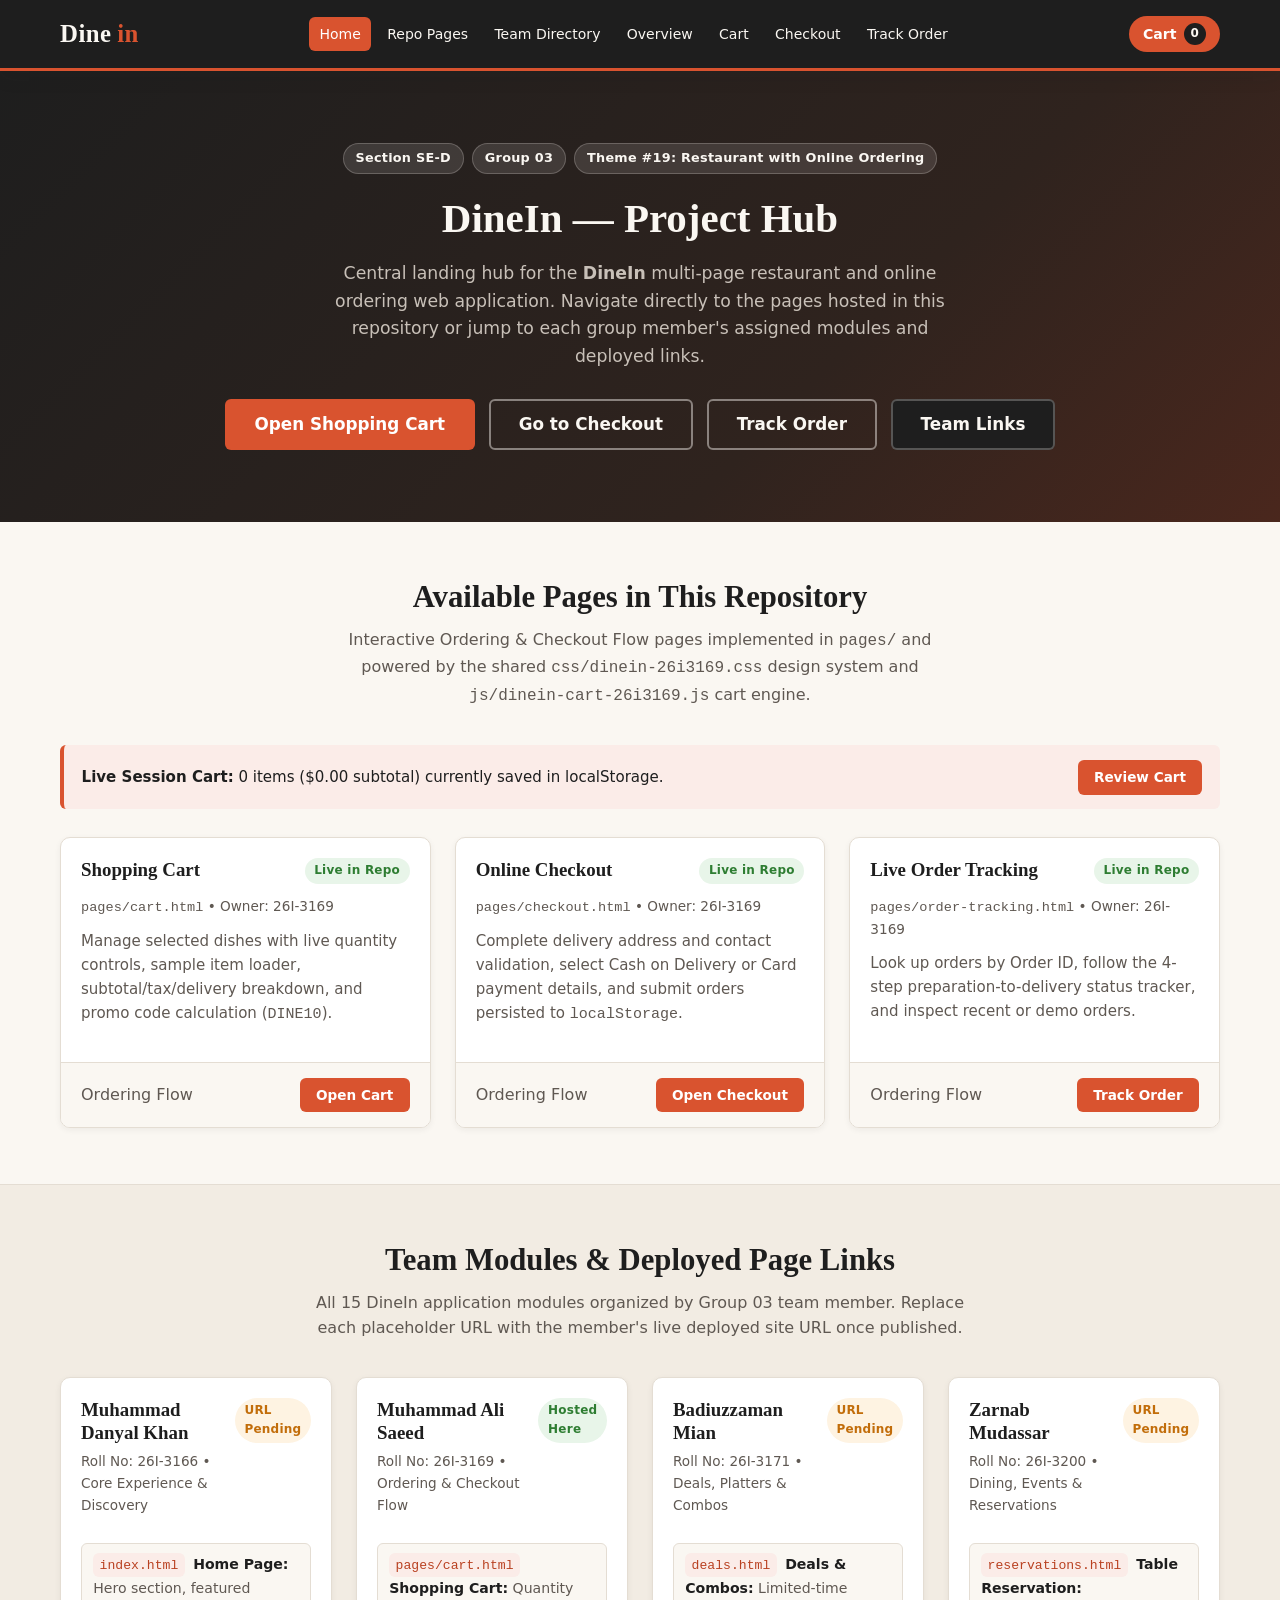
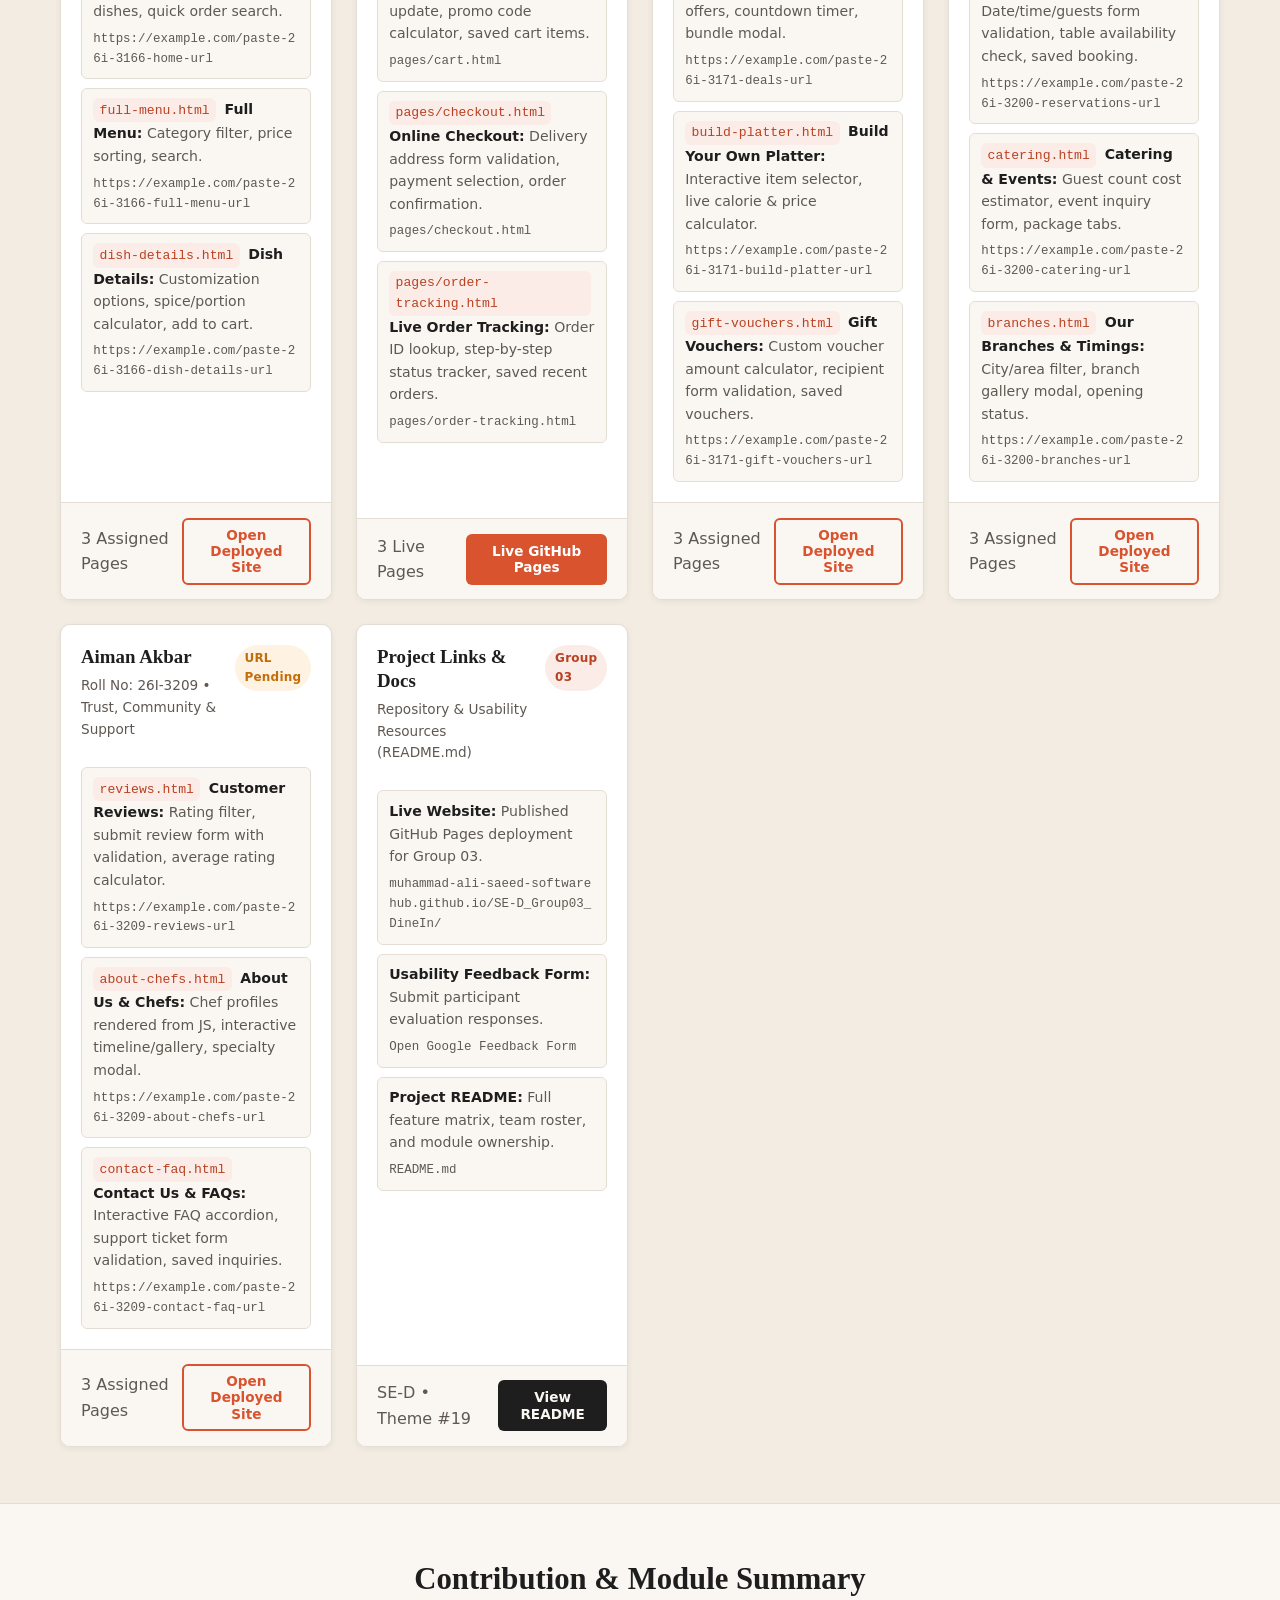
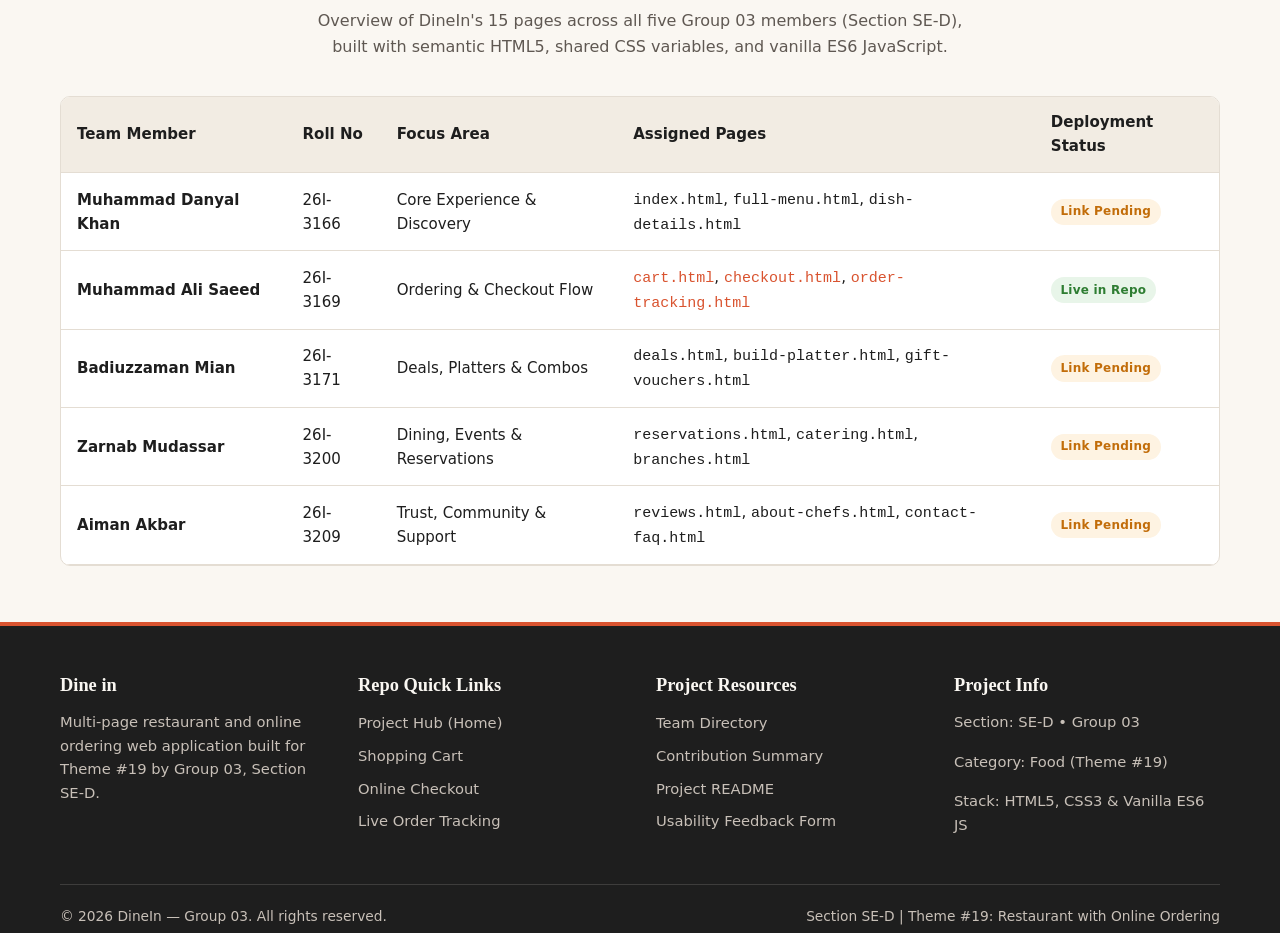
==== commit 2c1043f2: "fixing errors in design and main hub." ====
--- a/hub-26i3169.html
+++ b/hub-26i3169.html
@@ -44,6 +44,10 @@
       background-color: var(--color-terracotta);
       border-color: var(--color-terracotta);
       color: #FFFFFF;
+    }
+
+    .hero .btn-secondary {
+      border-color: rgba(250, 247, 242, 0.25);
     }
 
     .section-alt {
--- a/css/dinein-26i3169.css
+++ b/css/dinein-26i3169.css
@@ -128,6 +128,10 @@
   outline-offset: 2px;
 }
 
+[hidden] {
+  display: none !important;
+}
+
 /* 3. Layout & Utility Classes
    -------------------------------------------------------------------------- */
 .container {
@@ -192,6 +196,7 @@
 .mt-1 { margin-top: 0.5rem; }
 .mt-2 { margin-top: 1rem; }
 .mt-3 { margin-top: 1.5rem; }
+.mb-0 { margin-bottom: 0; }
 .mb-1 { margin-bottom: 0.5rem; }
 .mb-2 { margin-bottom: 1rem; }
 .mb-3 { margin-bottom: 1.5rem; }
@@ -872,7 +877,7 @@
   background-color: var(--color-danger-soft);
 }
 
-/* Toast Notifications (triggered by js/app.js) */
+/* Toast Notifications (triggered by js/dinein-cart-26i3169.js) */
 .toast-container {
   position: fixed;
   bottom: 1.25rem;
